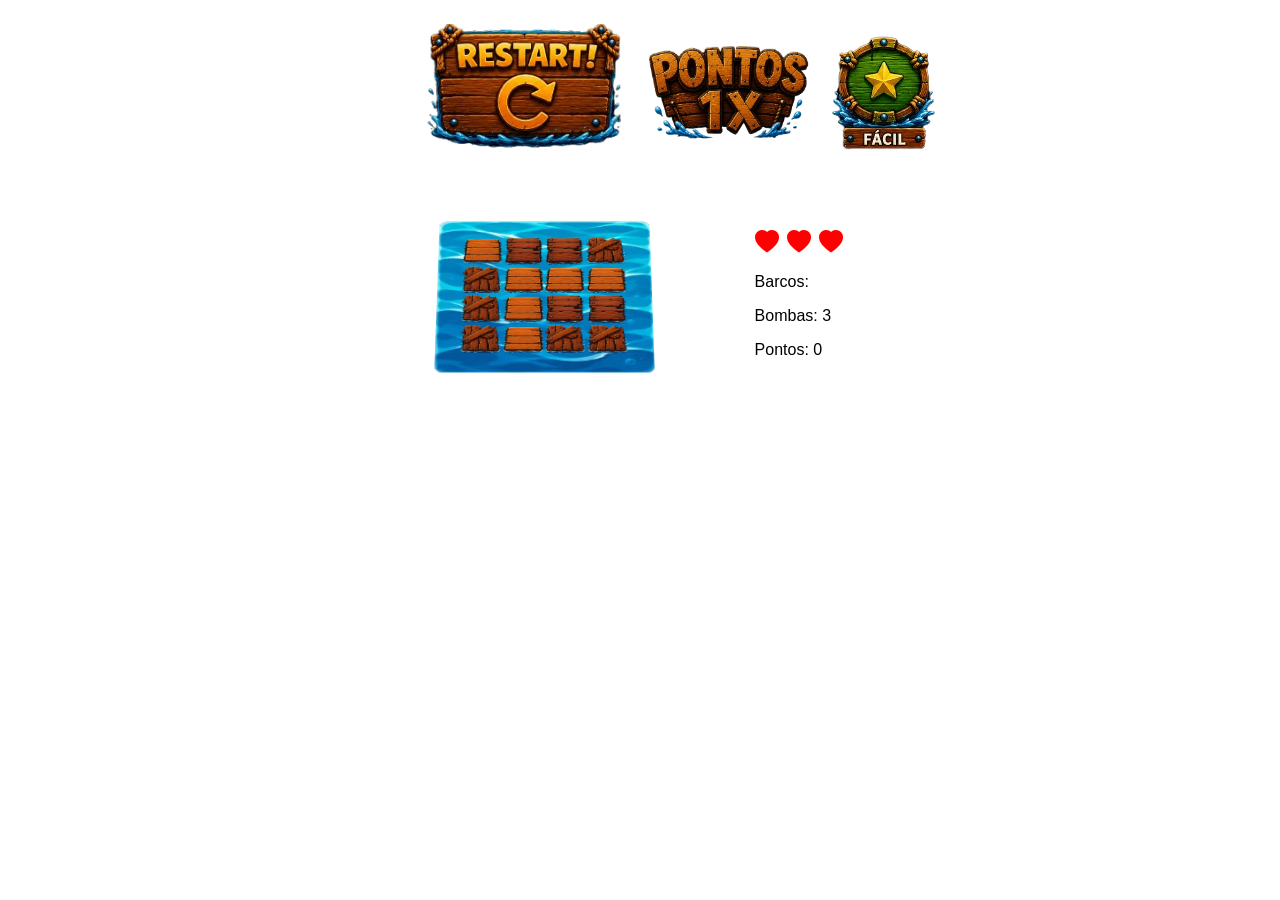
==== index.html @ 049a3183 "Update index.html" ====
<!DOCTYPE html>
<html lang="pt-br">
<head>
    <link rel="stylesheet" href="https://cdn.jsdelivr.net/npm/bootstrap-icons@1.11.3/font/bootstrap-icons.min.css"><!--BoodStrap-->
    <link rel="stylesheet" href="./css/style.css">
    <meta charset="UTF-8">
    <meta name="viewport" content="width=device-width, initial-scale=1.0">
    <title>Titulo do Jogo</title>
</head>
<body>
    <div class="container">
        <header class="header">
            <nav class="menu">
                <ul id="menu_list">
                    <li class="menu_itens"><img src="./imgs/restart.png" alt="Reiniciar" id="restartGame"></li>
                    <li class="menu_itens"><a href="./html/initialFrame.html"><img src="./imgs/ponto1x.png" srcset="" id="comboImage"></a></li>
                    <li class="menu_itens">
                        <div class="menu_levels">
                            <img src="./imgs/nivel1.png" alt="Nivel 1" class="menu_levels-img">
                        </div>
                    </li>
                </ul>
            </nav>
        </header>
        <main class="content">
            <div class="campBattle">

            </div>
            <aside class="nav-bar">
                <nav class="menu-bar">
                    <ul id="menu-bar_list">
                        <li class="menu-bar_itens"><div class="heartsLife"></div></li>
                        <li class="menu-bar_itens">Barcos: </li>
                        <li class="menu-bar_itens" id="bombsData">Bombas: </li>
                        <li class="menu-bar_itens" id="scoreText">Pontos: 0</li>
                    </ul>
                </nav>
            </aside>
        </main>
        <foote class="footer">
            
        </foote>
    </div>
</body>
<script type="module" src="./js/main.js"></script>
</html>
<!--ICONES
<i class="bi bi-heart-fill"></i> coração completo
<i class="bi bi-heart-half"></i> meio coração
<i class="bi bi bi-heart"></i> coração vazio
<i class="bi bi-heartbreak"></i> coração quebrado
-->
---- css/style.css ----
@import url(./content.css);
@import url(./header.css);

* {
    padding: 0;
    margin: 0;
    box-sizing: border-box;
}

body {
    font-family: Arial, Helvetica, sans-serif;
}
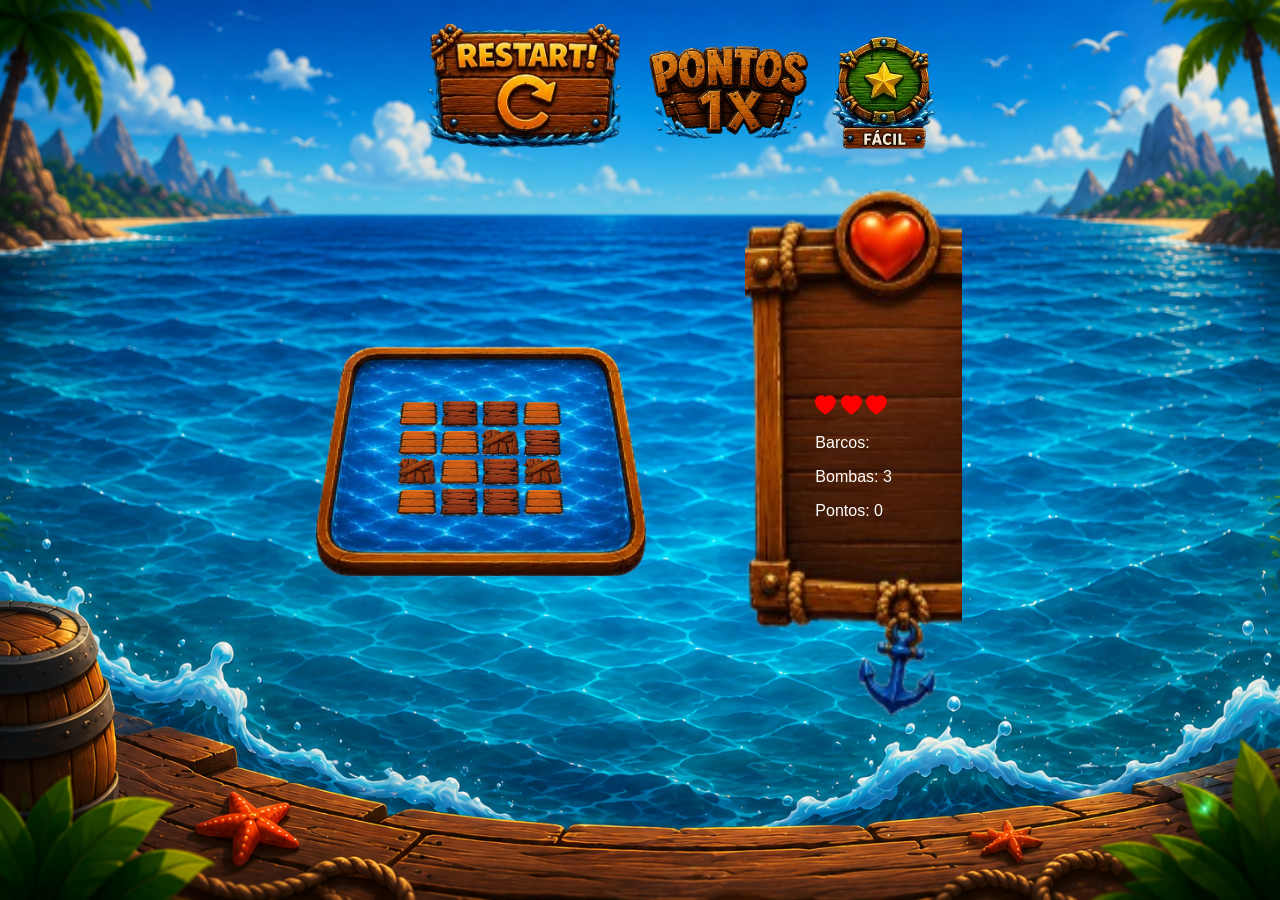
==== commit 41058431: "Update index.html" ====
--- a/index.html
+++ b/index.html
@@ -9,6 +9,8 @@
 </head>
 <body>
     <div class="container">
+        <audio src="./audios/explosão.mp3" id="soundsGame"></audio>
+
         <header class="header">
             <nav class="menu">
                 <ul id="menu_list">
--- a/css/style.css
+++ b/css/style.css
@@ -1,5 +1,6 @@
 @import url(./content.css);
 @import url(./header.css);
+@import url(./tipografias);
 
 * {
     padding: 0;
@@ -8,5 +9,10 @@
 }
 
 body {
+    background-image: url(../imgs/background_plaia_top.png);
+    background-repeat: no-repeat;
+    background-size: 100% 100%;
+
+    height: 100dvh;
     font-family: Arial, Helvetica, sans-serif;
 }
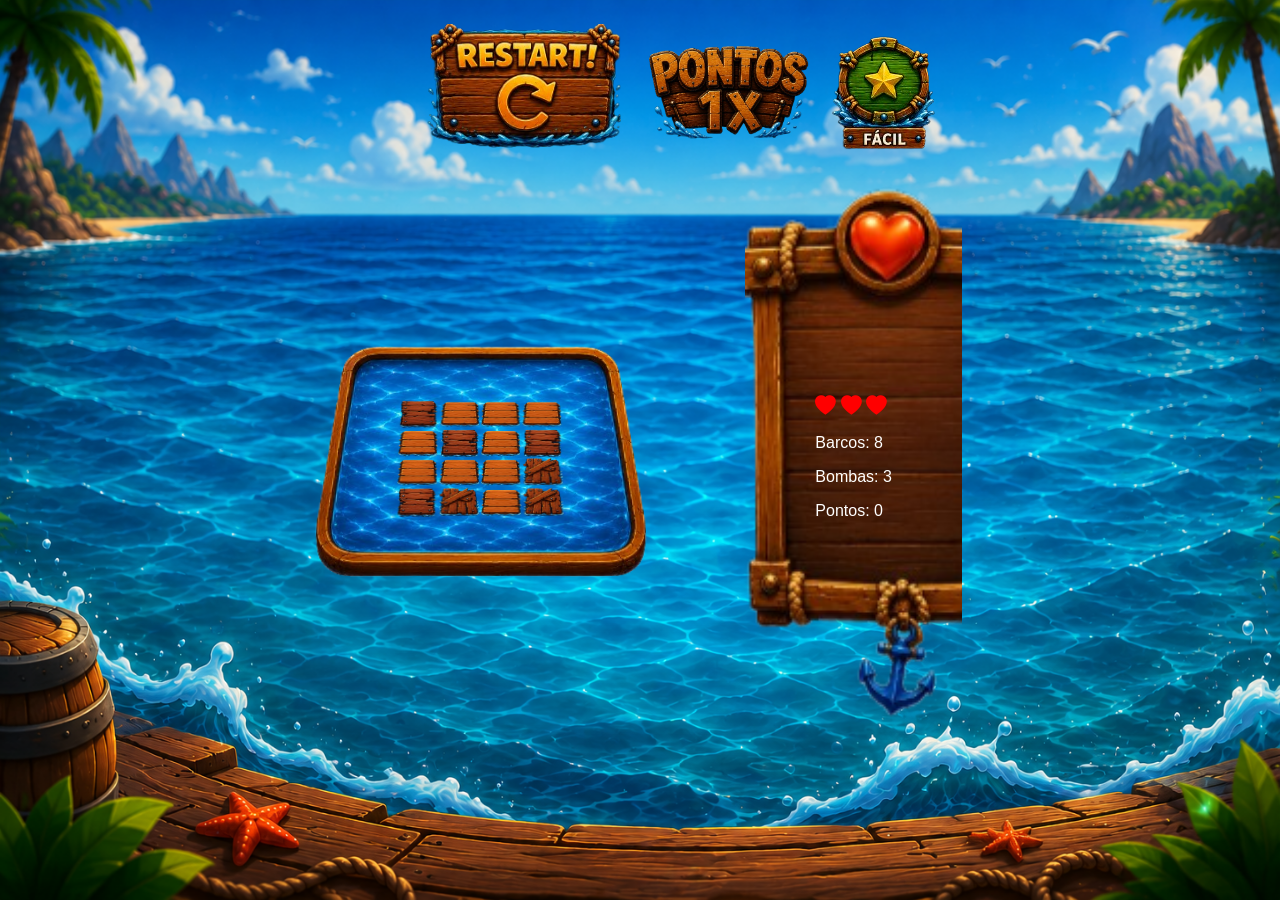
==== commit 252fe476: "Update index.html" ====
--- a/index.html
+++ b/index.html
@@ -32,7 +32,7 @@
                 <nav class="menu-bar">
                     <ul id="menu-bar_list">
                         <li class="menu-bar_itens"><div class="heartsLife"></div></li>
-                        <li class="menu-bar_itens">Barcos: </li>
+                        <li class="menu-bar_itens" id="shipsData">Barcos: </li>
                         <li class="menu-bar_itens" id="bombsData">Bombas: </li>
                         <li class="menu-bar_itens" id="scoreText">Pontos: 0</li>
                     </ul>
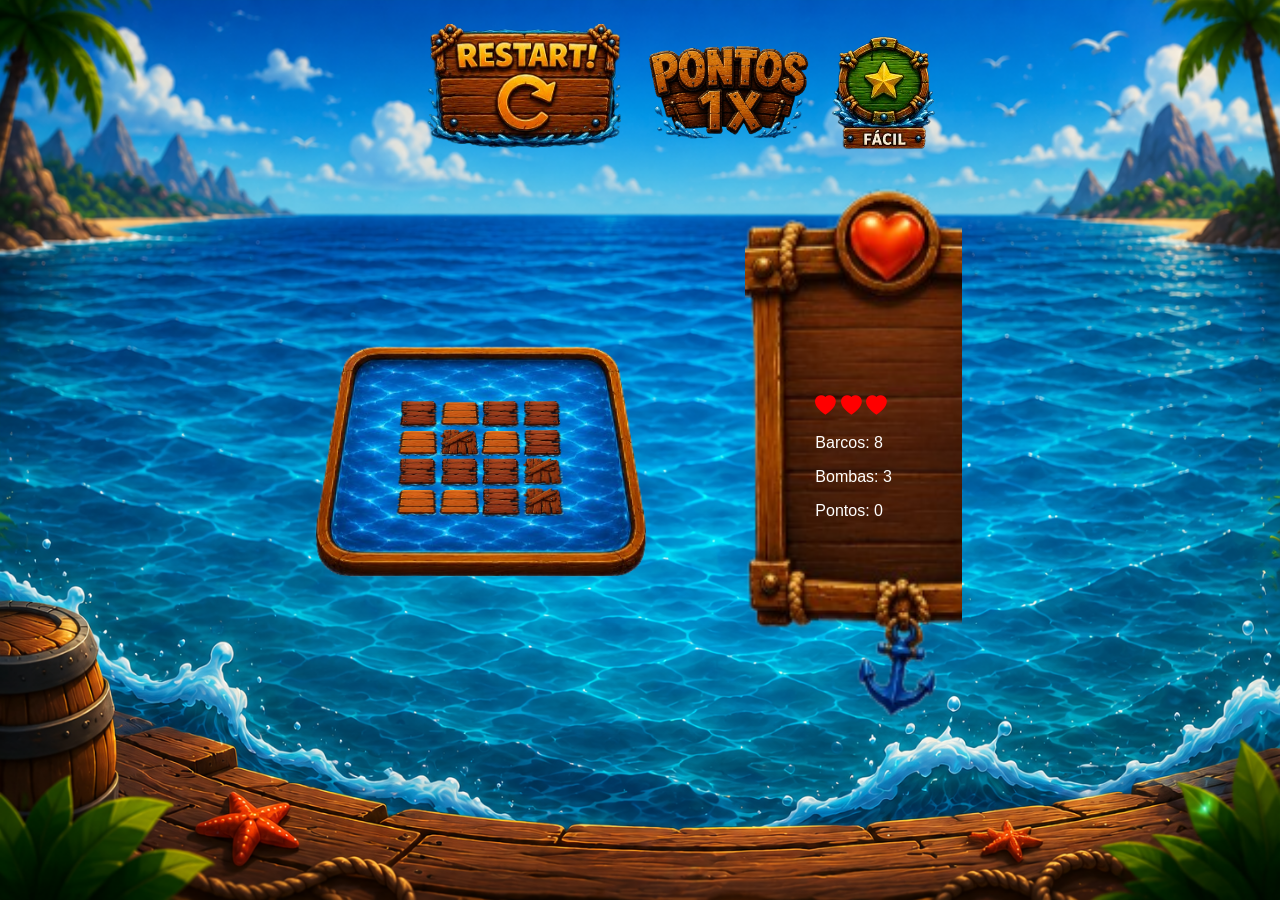
==== commit 2c5a81d6: "Update index.html" ====
--- a/index.html
+++ b/index.html
@@ -9,7 +9,7 @@
 </head>
 <body>
     <div class="container">
-        <audio src="./audios/explosão.mp3" id="soundsGame"></audio>
+        <audio src="./audios/explosão.mp3" id="soundsGame"></audio><!--Tem que explicar isso qui-->
 
         <header class="header">
             <nav class="menu">
@@ -24,6 +24,7 @@
                 </ul>
             </nav>
         </header>
+
         <main class="content">
             <div class="campBattle">
 
@@ -39,6 +40,7 @@
                 </nav>
             </aside>
         </main>
+        
         <foote class="footer">
             
         </foote>
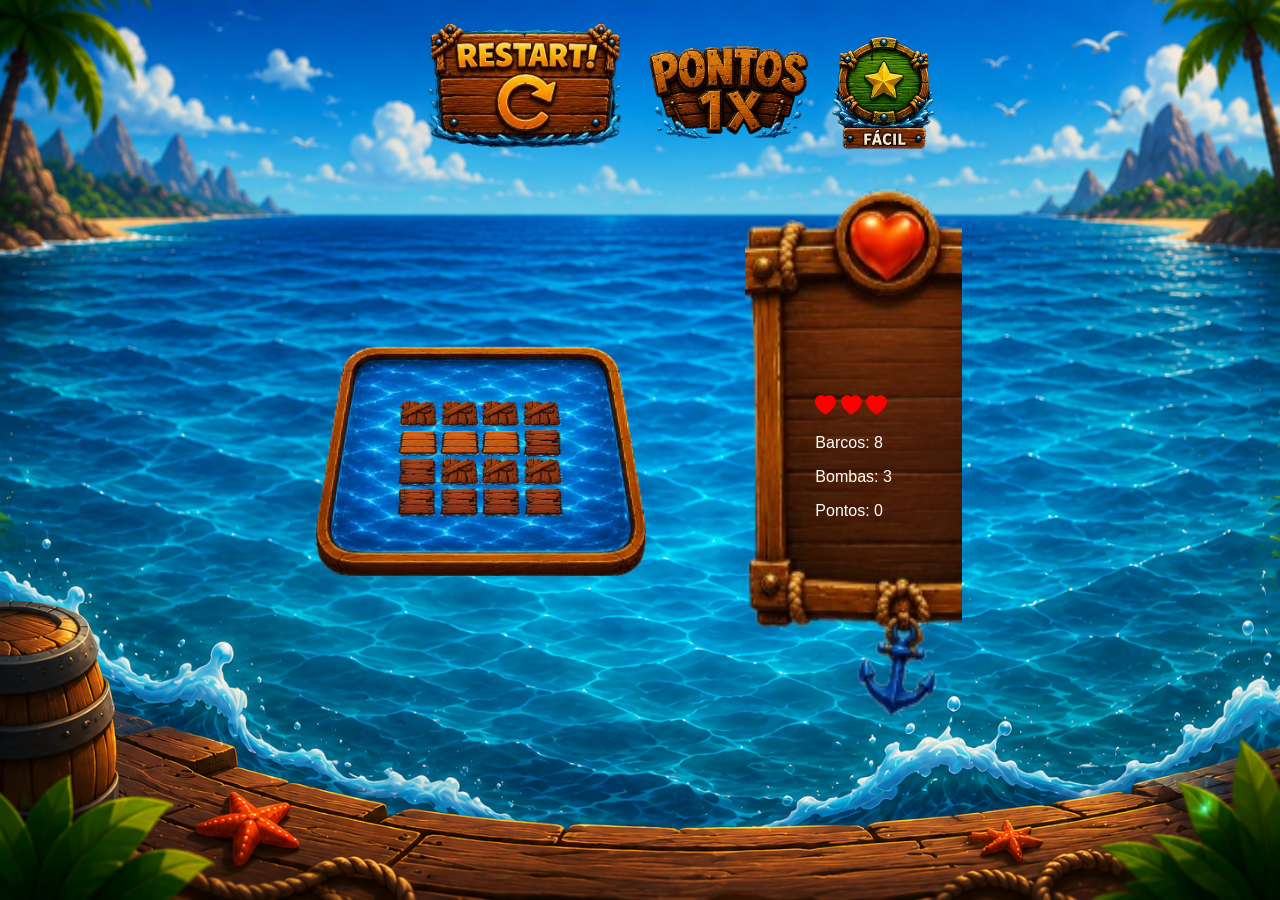
==== commit 5df68e4e: "Update index.html" ====
--- a/index.html
+++ b/index.html
@@ -9,7 +9,7 @@
 </head>
 <body>
     <div class="container">
-        <audio src="./audios/explosão.mp3" id="soundsGame"></audio><!--Tem que explicar isso qui-->
+        <audio src="./audios/explosão.mp3" id="soundsGame"></audio>
 
         <header class="header">
             <nav class="menu">
@@ -24,7 +24,6 @@
                 </ul>
             </nav>
         </header>
-
         <main class="content">
             <div class="campBattle">
 
@@ -40,13 +39,13 @@
                 </nav>
             </aside>
         </main>
-        
         <foote class="footer">
             
         </foote>
     </div>
+    
+    <script type="module" src="./js/main.js"></script>
 </body>
-<script type="module" src="./js/main.js"></script>
 </html>
 <!--ICONES
 <i class="bi bi-heart-fill"></i> coração completo
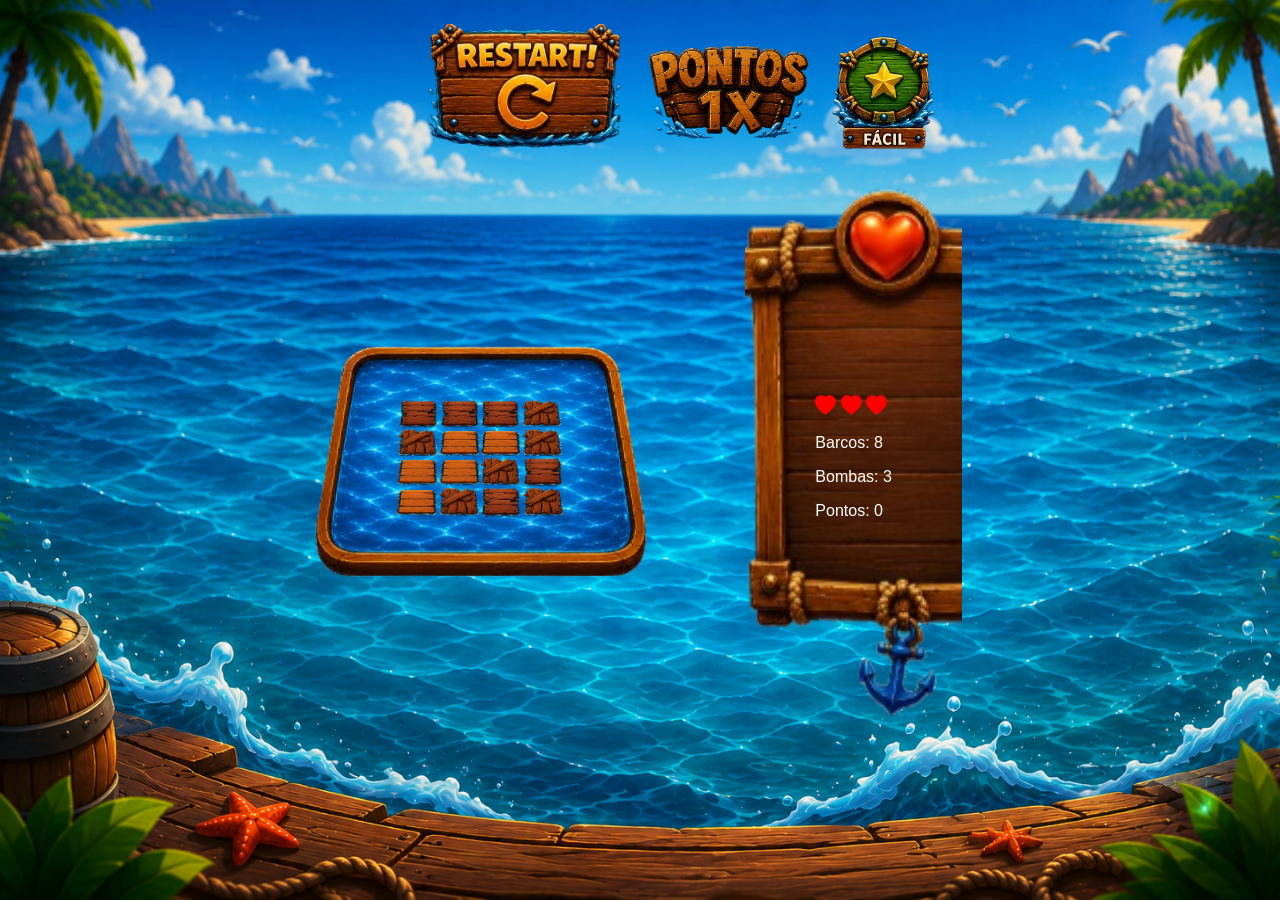
==== commit 35d683d7: "Merge branch 'main' of https://github.com/Ruivo-k4/Batalha_Naval_IW2" ====
--- a/index.html
+++ b/index.html
@@ -9,7 +9,7 @@
 </head>
 <body>
     <div class="container">
-        <audio src="./audios/explosão.mp3" id="soundsGame"></audio>
+        <audio src="./audios/explosão.mp3" id="soundsGame"></audio><!--Tem que explicar isso qui-->
 
         <header class="header">
             <nav class="menu">
@@ -24,6 +24,7 @@
                 </ul>
             </nav>
         </header>
+
         <main class="content">
             <div class="campBattle">
 
@@ -39,6 +40,7 @@
                 </nav>
             </aside>
         </main>
+        
         <foote class="footer">
             
         </foote>
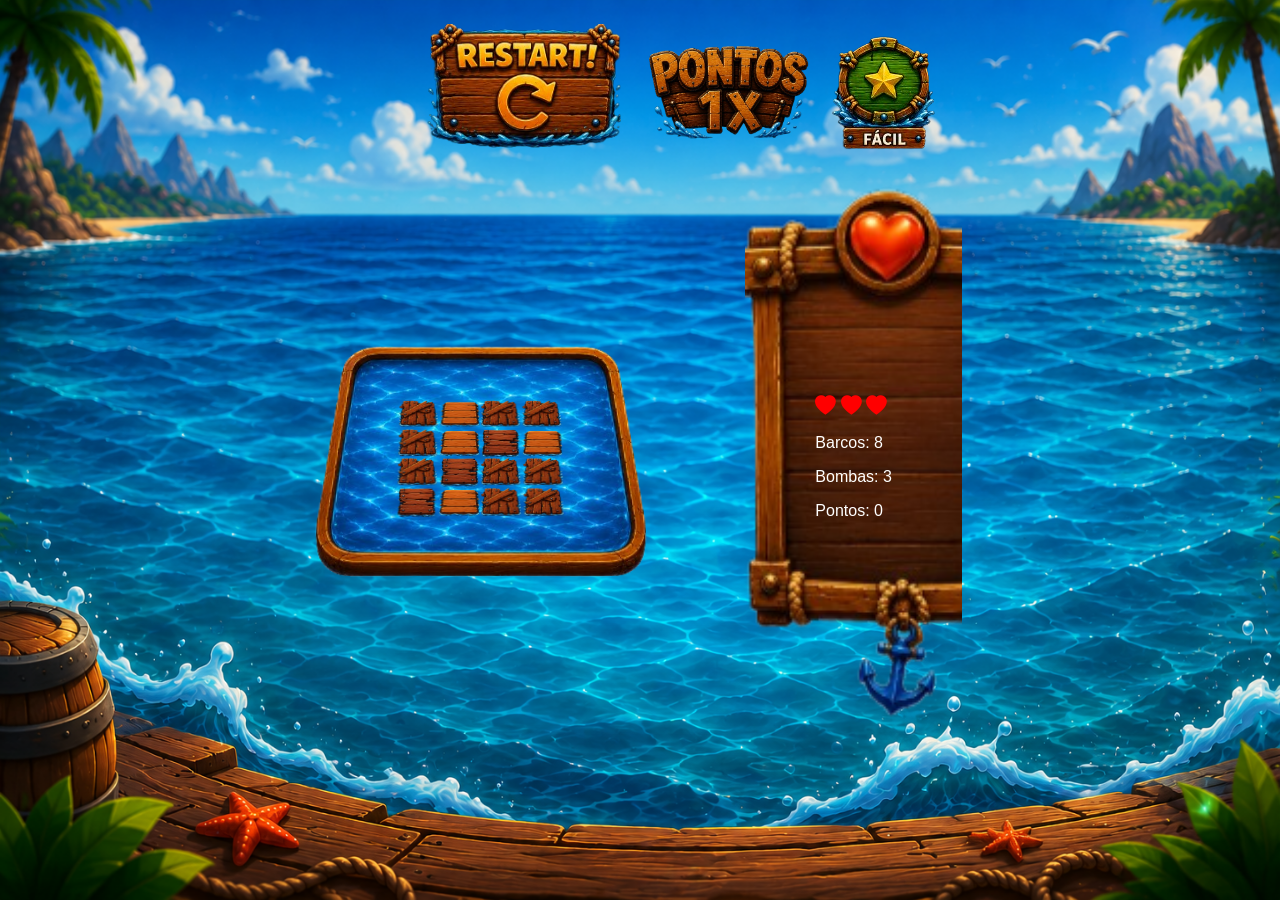
==== commit f1c02cc0: "Update index.html" ====
--- a/index.html
+++ b/index.html
@@ -45,9 +45,9 @@
             
         </foote>
     </div>
-    
-    <script type="module" src="./js/main.js"></script>
+
 </body>
+<script type="module" src="./js/main.js"></script>
 </html>
 <!--ICONES
 <i class="bi bi-heart-fill"></i> coração completo
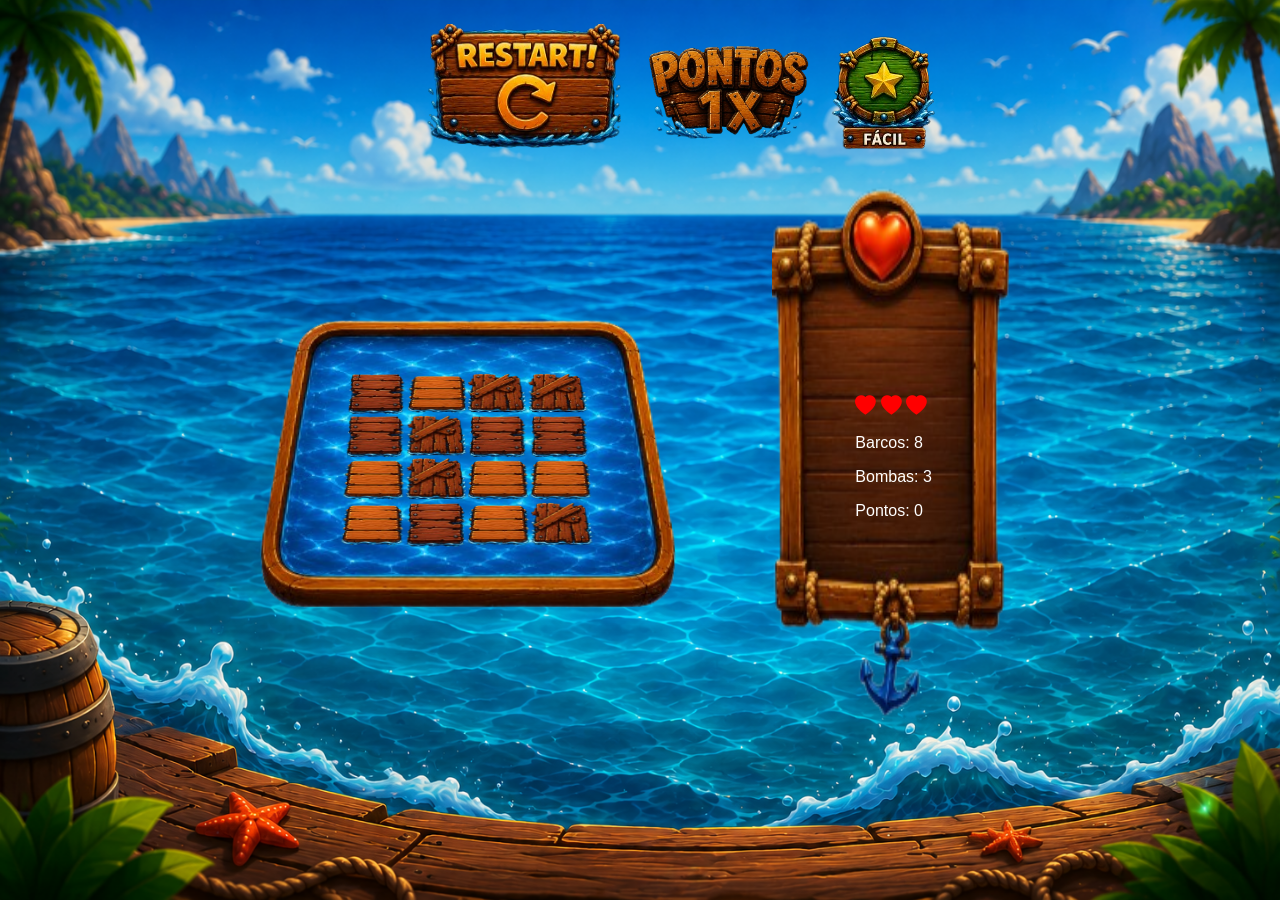
==== commit 62d13f7a: "Update index.html" ====
--- a/index.html
+++ b/index.html
@@ -1,13 +1,16 @@
 <!DOCTYPE html>
 <html lang="pt-br">
+
 <head>
-    <link rel="stylesheet" href="https://cdn.jsdelivr.net/npm/bootstrap-icons@1.11.3/font/bootstrap-icons.min.css"><!--BoodStrap-->
+    <link rel="stylesheet" href="https://cdn.jsdelivr.net/npm/bootstrap-icons@1.11.3/font/bootstrap-icons.min.css">
+    <!--BoodStrap-->
     <link rel="stylesheet" href="./css/style.css">
     <meta charset="UTF-8">
     <meta name="viewport" content="width=device-width, initial-scale=1.0">
     <title>Titulo do Jogo</title>
 </head>
-<body>
+
+<body id="body_index">
     <div class="container">
         <audio src="./audios/explosão.mp3" id="soundsGame"></audio><!--Tem que explicar isso qui-->
 
@@ -15,7 +18,8 @@
             <nav class="menu">
                 <ul id="menu_list">
                     <li class="menu_itens"><img src="./imgs/restart.png" alt="Reiniciar" id="restartGame"></li>
-                    <li class="menu_itens"><a href="./html/initialFrame.html"><img src="./imgs/ponto1x.png" srcset="" id="comboImage"></a></li>
+                    <li class="menu_itens"><a href="./html/initialFrame.html"><img src="./imgs/ponto1x.png" srcset=""
+                                id="comboImage"></a></li>
                     <li class="menu_itens">
                         <div class="menu_levels">
                             <img src="./imgs/nivel1.png" alt="Nivel 1" class="menu_levels-img">
@@ -32,7 +36,9 @@
             <aside class="nav-bar">
                 <nav class="menu-bar">
                     <ul id="menu-bar_list">
-                        <li class="menu-bar_itens"><div class="heartsLife"></div></li>
+                        <li class="menu-bar_itens">
+                            <div class="heartsLife"></div>
+                        </li>
                         <li class="menu-bar_itens" id="shipsData">Barcos: </li>
                         <li class="menu-bar_itens" id="bombsData">Bombas: </li>
                         <li class="menu-bar_itens" id="scoreText">Pontos: 0</li>
@@ -40,14 +46,15 @@
                 </nav>
             </aside>
         </main>
-        
+
         <foote class="footer">
-            
+
         </foote>
     </div>
 
 </body>
 <script type="module" src="./js/main.js"></script>
+
 </html>
 <!--ICONES
 <i class="bi bi-heart-fill"></i> coração completo
